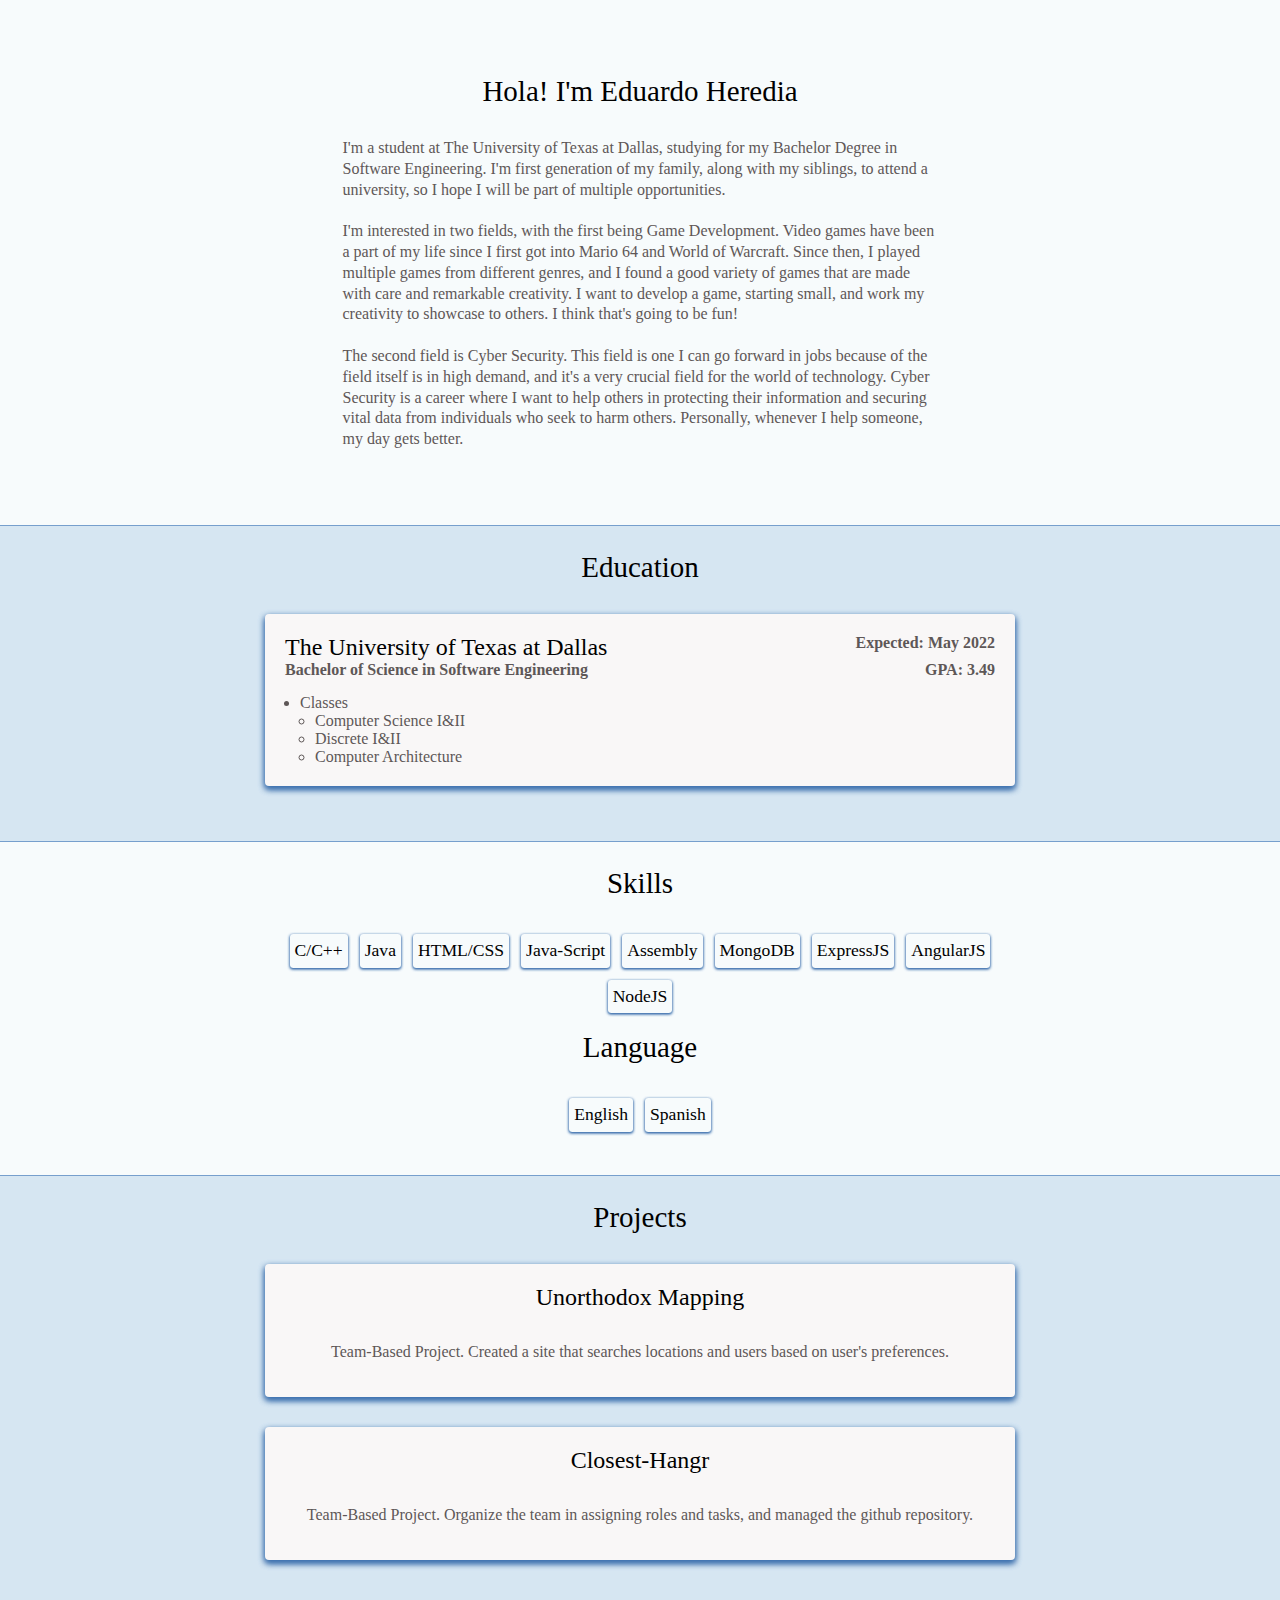
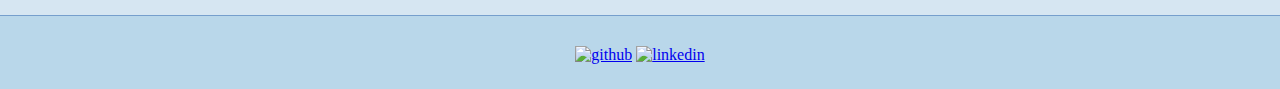
==== portfolio/src/main/webapp/index.html @ 4cafcac7 "Update the index.html, style.css, and add images folder. Also, change appengine.xml" ====
<!DOCTYPE html>
<html>
  <head>
    <title>Eduardo Heredia - UTD Student</title>
    <meta charset="utf-8">
    <link rel="shortcut icon" type="/image/jpg" href="/images/favicon/jettSmug.jpg"/>
    <link rel="stylesheet" href="style.css">
    <script src="script.js"></script>
  </head>
  <body>
      <div id="intro">
          <div class="aboutContent">
                <div class="headStyle">
                    <h2>Hola! I'm Eduardo Heredia</h2>
                </div>
                <div>
                <p>
                    I'm a student at The University of Texas at Dallas, studying for my Bachelor Degree
                    in Software Engineering. I'm first generation of my family, along with my siblings, to attend a university, so
                    I hope I will be part of multiple opportunities.
                    <br><br>
                    I'm interested in two fields, with the first being Game Development. Video games have been a part
                    of my life since I first got into Mario 64 and World of Warcraft. Since then, I played multiple
                    games from different genres, and I found a good variety of games that are made with care and remarkable creativity.
                    I want to develop a game, starting small, and work my creativity to showcase to others. I think that's
                    going to be fun!
                    <br><br>
                    The second field is Cyber Security. This field is one I can go forward in jobs because of the field itself is in high demand, and it's a very crucial field for the world of technology. Cyber Security is a career where I want to help others in protecting their information and securing vital data from individuals who seek to harm others. Personally, whenever I help someone, my day gets better.
                    
                </p>
                </div>
          </div>
      </div>
      <div id="education" class="educationBackground">
          <div class="headStyle"><h2> Education </h2></div>
          <div class="displayBox">
              <div class="educationText">
                  <h2>The University of Texas at Dallas</h2>
                  <h4>Expected: May 2022</h4>
                  <h3>Bachelor of Science in Software Engineering</h3>
                  <h4>GPA: 3.49</h4>
                  <ul>
                      <li>
                          Classes
                          <ul>
                              <li>Computer Science I&II</li>
                              <li>Discrete I&II</li>
                              <li>Computer Architecture</li>
                              <!--<li>Data Structure & Algorithm</li>
                              <li>C/C++ Programming in Unix Environment</li>-->
                          </ul>
                      </li>
                  </ul>
              </div>
          </div>
      </div>
      <div id="skill" class="skillBackground">
          <div class="headStyle"><h2> Skills </h2></div>
          <ul>
              <li>C/C++</li>
              <li>Java</li>
              <li>HTML/CSS</li>
              <li>Java-Script</li>
              <li>Assembly</li>
              <li>MongoDB</li>
              <li>ExpressJS</li>
              <li>AngularJS</li>
              <li>NodeJS</li>
          </ul>
          <div class="headStyle"><h2>Language</h2></div>
          <ul>
              <li>English</li>
              <li>Spanish</li>
          </ul>
      </div>
      <div id="project" class="projectBackground">
          <div class="headStyle"><h2> Projects </h2></div>

              <div class="displayBox">
                  <div class="projectText">
                      <h2>
                          Unorthodox Mapping
                      </h2>
                      <p>
                          Team-Based Project. Created a site that searches locations and users based on user's preferences.
                      </p>
                  </div>
              </div>

              <div class="displayBox">
                  <div class="projectText">
                      <h2>
                          Closest-Hangr
                      </h2>
                      <p>
                          Team-Based Project. Organize the team in assigning roles and tasks, and managed the github repository.
                      </p>
                      
                  </div>
              </div>
      </div>
      <footer>
          <div class="socialLink">
              <ul>
                  <li>
                      <a name="github-link" href="https://github.com/Daljin">
                            <img src="/images/githubLogo.png" alt="github" style="width: 6%; height: auto;">
                      </a>
                  </li>
                  <li>
                      <a name="linkedin-link" href="https://www.linkedin.com/in/eduardo-heredia/">
                            <img src="/images/linkedinLogo.png" alt="linkedin" style="width: 7%; height: auto;">
                      </a>
                  </li>
              </ul>
          </div>
      </footer>
  </body>
    
</html>
---- portfolio/src/main/webapp/style.css ----
body{
    overflow-x: hidden;
    background-color: #f7fbfc;
    margin: 0;
}

*{
    box-sizing: border-box;
}

p{
    color: #5e5757;
    font-size: 1em;
}

.headStyle {
    font-weight: 300;
    margin: 0 0 30px 0;
}

#intro{
    border-bottom: 1px solid #769fcd;
    padding: 75px 15px;
}

#intro h2{
    text-align: center;
}

#intro p{
    margin: 0;
    line-height: 1.3;
}

.aboutContent{
    width: 50%;
  	padding-right: 15px;
    padding-left: 15px;
    margin-right: auto;
    margin-left: auto;
}

#education{
    padding: 25px 15px;
    text-align: center;
    border-bottom: 1px solid #769fcd;
}

.educationBackground{
    background: #d6e6f2;
}

.educationText{
    text-align: left;
    padding: 20px;
}

.educationText h2{
    font-weight: 200;
    float: left;
    margin: 0;
}
.educationText h3{
    clear: both;
    float: left;
    margin: 0 0 15px 0;
    font-size: 1em;
    color: #5e5757;
}
.educationText h4{
    float: right;
    margin: 0;
    color: #5e5757;
}

.educationText ul{
    clear: both;
    padding: 0 0 0 15px;
    margin: 0;
    color: #5e5757;
}

#skill{
    padding: 25px 15px;
    text-align: center;
    border-bottom: 1px solid #769fcd;
}

.skillBackground{
    background: #f7fbfc;
}

#skill ul{
    list-style: none;
    padding: 0;
    margin: 0 auto 10px auto;
    max-width: 750px;
}

#skill li{
    margin: 4px;
    display: inline-block;
    padding: 8px 5px;
    border-radius: 3px;
    box-shadow: 0 1px 3px #3F72AF, 0 1px 3px #3F72AF;
    overflow: hidden;
    line-height: 1em;
    font-size: 1.10em;
    font-weight: lighter;
}

#project{
    padding: 25px 15px;
    text-align: center;
    border-bottom: 1px solid #769fcd;
}

.projectBackground{
    background: #d6e6f2;
}

.headStyle h2{
    margin-bottom: 25px;
    font-weight: 200;
    font-size: 29px;
    margin-top: 0px;
}

.displayBox {
    align-items: center;
    max-width: 750px;
    margin: 0 auto 30px auto;
    overflow: hidden;
    background: #F9F7F7;
    border-radius: 4px;
    box-shadow: 0 3px 6px #3F72AF, 0 3px 6px #3F72AF;
}

.projectText{
    padding: 20px;
}

.projectText h2{
    font-weight: 200;
    margin-bottom: 2rem;
    margin-top: 0;
}

footer{
    padding: 25px 0;
    background: #b9d7ea;
}

.socialLink{
    text-align: center;
}

.socialLink ul{
    margin: 5px 0 0 0;
    padding: 0;
}

.socialLink li{
    display: inline-block;
    list-style: none;
}
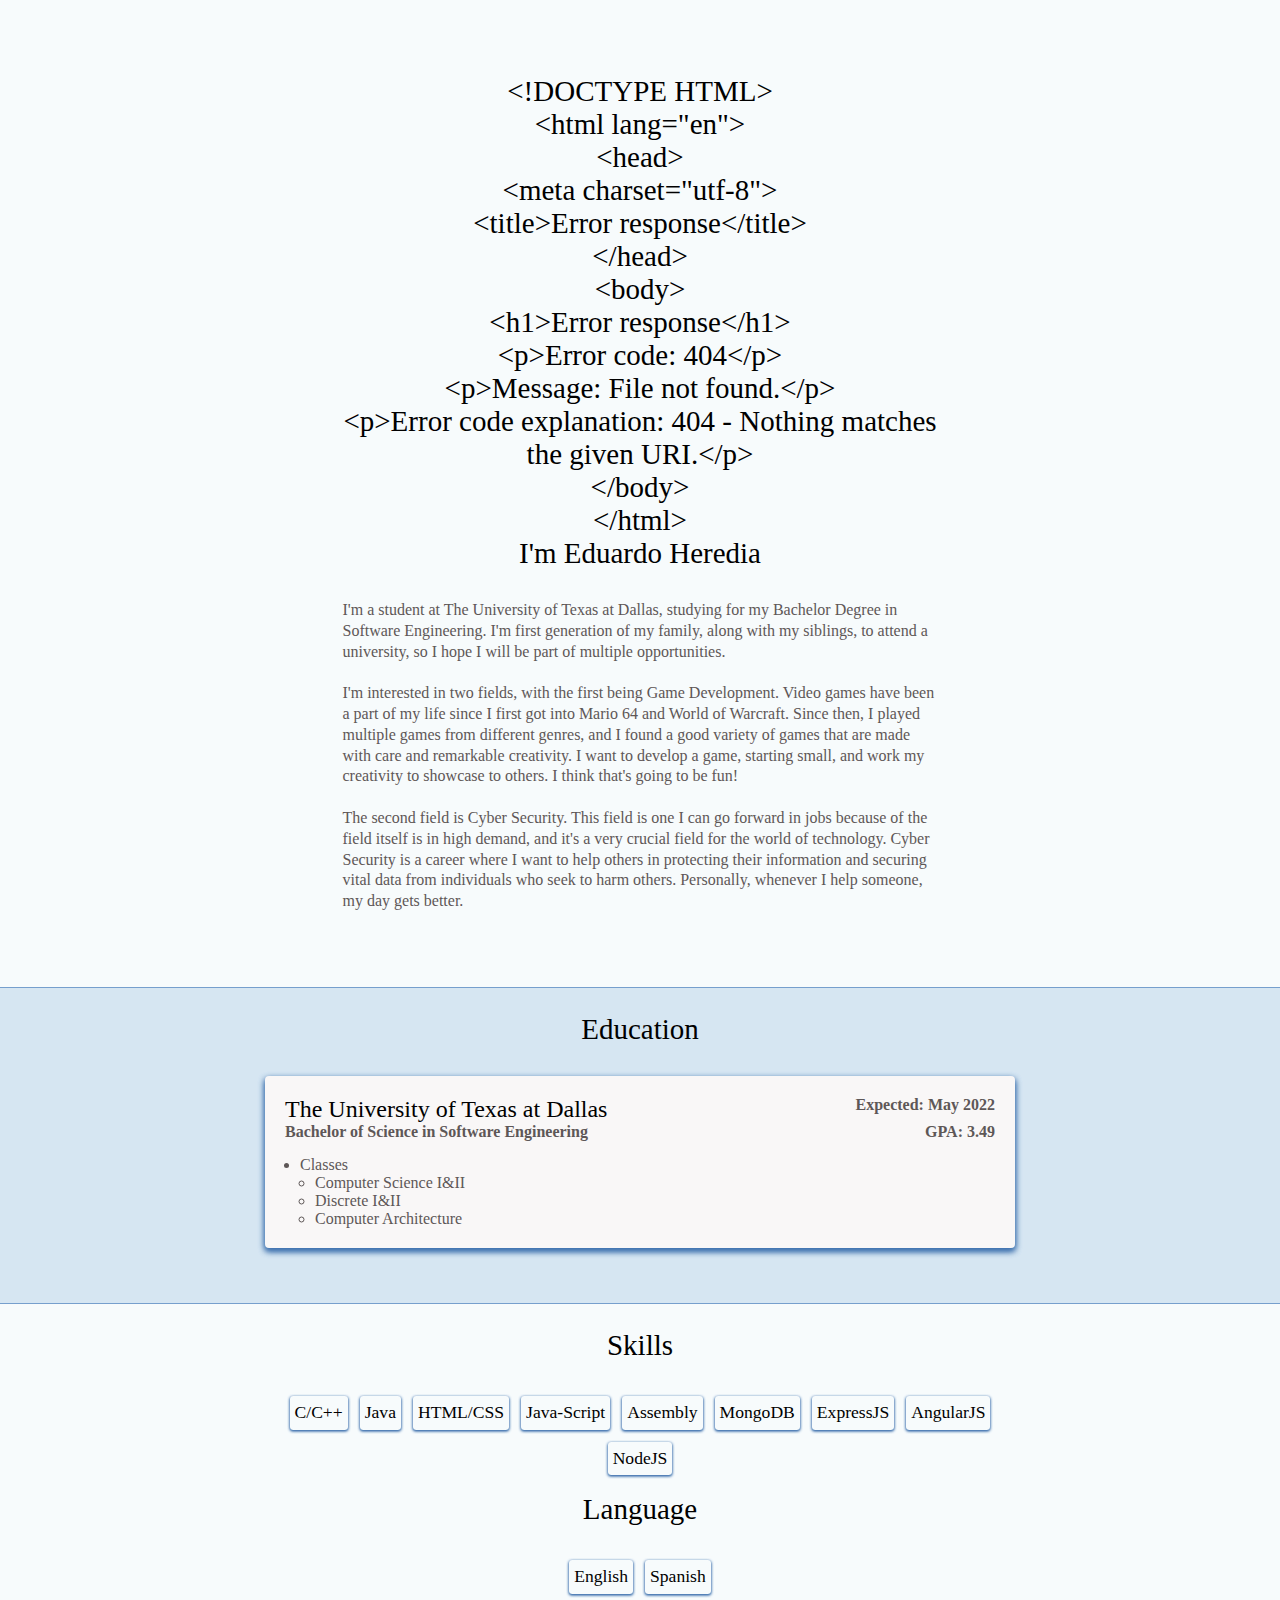
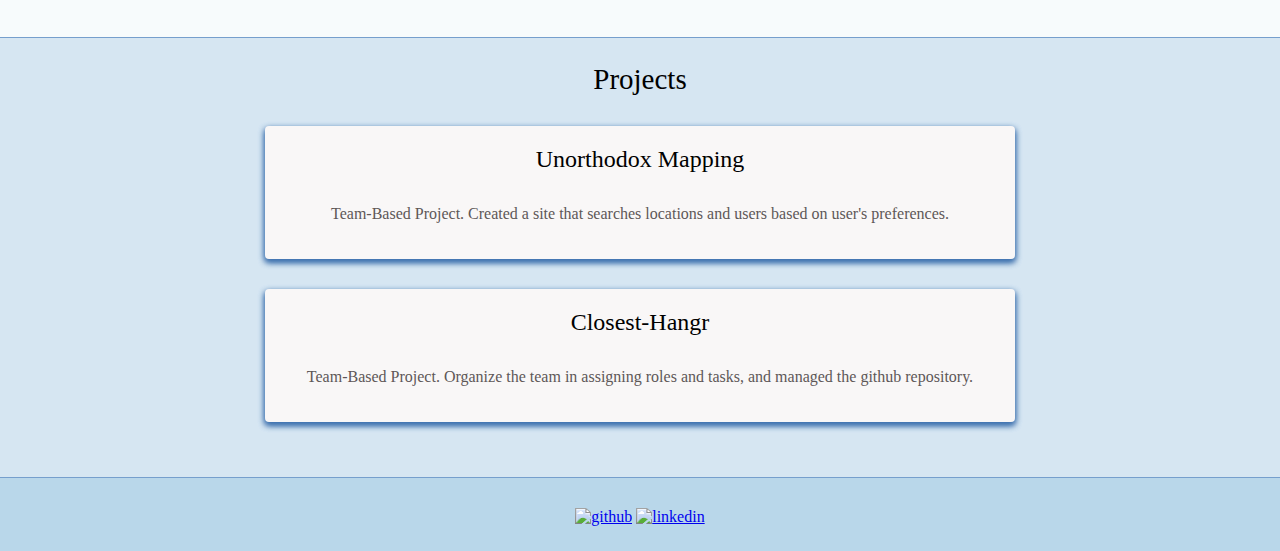
==== commit 26d41e5f: "Fetch a greeting from a list and display on site when loaded." ====
--- a/portfolio/src/main/webapp/index.html
+++ b/portfolio/src/main/webapp/index.html
@@ -7,11 +7,11 @@
     <link rel="stylesheet" href="style.css">
     <script src="script.js"></script>
   </head>
-  <body>
+  <body onload="getRandomGreeting()">
       <div id="intro">
           <div class="aboutContent">
-                <div class="headStyle">
-                    <h2>Hola! I'm Eduardo Heredia</h2>
+                <div class="headStyle" >
+                    <h2><span id="random-greeting"></span> I'm Eduardo Heredia</h2>
                 </div>
                 <div>
                 <p>
--- a/portfolio/src/main/webapp/style.css
+++ b/portfolio/src/main/webapp/style.css
@@ -1,16 +1,76 @@
-body{
+* {
+    box-sizing: border-box;
+}
+
+.aboutContent {
+    margin-right: auto;
+    margin-left: auto;
+    padding-right: 15px;
+    padding-left: 15px;
+    width: 50%;
+}
+
+body {
+    background-color: #f7fbfc;
+    margin: 0;
     overflow-x: hidden;
-    background-color: #f7fbfc;
+}
+
+.displayBox {
+    align-items: center;
+    background: #F9F7F7;
+    border-radius: 4px;
+    box-shadow: 0 3px 6px #3F72AF, 0 3px 6px #3F72AF;
+    max-width: 750px;
+    margin: 0 auto 30px auto;
+    overflow: hidden;
+}
+
+#education {
+    border-bottom: 1px solid #769fcd;
+    padding: 25px 15px;
+    text-align: center;
+}
+
+.educationBackground {
+    background: #d6e6f2;
+}
+
+.educationText {
+    padding: 20px;
+    text-align: left;
+}
+
+.educationText h2 {
+    font-weight: 200;
+    float: left;
     margin: 0;
 }
 
-*{
-    box-sizing: border-box;
+.educationText h3 {
+    clear: both;
+    color: #5e5757;
+    float: left;
+    font-size: 1em;
+    margin: 0 0 15px 0;
 }
 
-p{
+.educationText h4 {
     color: #5e5757;
-    font-size: 1em;
+    float: right;
+    margin: 0;
+}
+
+.educationText ul {
+    clear: both;
+    color: #5e5757;
+    margin: 0;
+    padding: 0 0 0 15px;
+}
+
+footer {
+    background: #b9d7ea;
+    padding: 25px 0;
 }
 
 .headStyle {
@@ -18,149 +78,93 @@
     margin: 0 0 30px 0;
 }
 
-#intro{
+
+.headStyle h2 {
+    font-weight: 200;
+    font-size: 29px;
+    margin-bottom: 25px;
+    margin-top: 0px;
+}
+
+#intro {
     border-bottom: 1px solid #769fcd;
     padding: 75px 15px;
 }
 
-#intro h2{
+#intro h2 {
     text-align: center;
 }
 
-#intro p{
+#intro p {
+    line-height: 1.3;
     margin: 0;
-    line-height: 1.3;
 }
 
-.aboutContent{
-    width: 50%;
-  	padding-right: 15px;
-    padding-left: 15px;
-    margin-right: auto;
-    margin-left: auto;
+
+p {
+    color: #5e5757;
+    font-size: 1em;
 }
 
-#education{
+#project {
+    border-bottom: 1px solid #769fcd;
     padding: 25px 15px;
     text-align: center;
-    border-bottom: 1px solid #769fcd;
 }
 
-.educationBackground{
+.projectBackground {
     background: #d6e6f2;
 }
 
-.educationText{
-    text-align: left;
+.projectText {
     padding: 20px;
 }
 
-.educationText h2{
-    font-weight: 200;
-    float: left;
-    margin: 0;
-}
-.educationText h3{
-    clear: both;
-    float: left;
-    margin: 0 0 15px 0;
-    font-size: 1em;
-    color: #5e5757;
-}
-.educationText h4{
-    float: right;
-    margin: 0;
-    color: #5e5757;
-}
-
-.educationText ul{
-    clear: both;
-    padding: 0 0 0 15px;
-    margin: 0;
-    color: #5e5757;
-}
-
-#skill{
-    padding: 25px 15px;
-    text-align: center;
-    border-bottom: 1px solid #769fcd;
-}
-
-.skillBackground{
-    background: #f7fbfc;
-}
-
-#skill ul{
-    list-style: none;
-    padding: 0;
-    margin: 0 auto 10px auto;
-    max-width: 750px;
-}
-
-#skill li{
-    margin: 4px;
-    display: inline-block;
-    padding: 8px 5px;
-    border-radius: 3px;
-    box-shadow: 0 1px 3px #3F72AF, 0 1px 3px #3F72AF;
-    overflow: hidden;
-    line-height: 1em;
-    font-size: 1.10em;
-    font-weight: lighter;
-}
-
-#project{
-    padding: 25px 15px;
-    text-align: center;
-    border-bottom: 1px solid #769fcd;
-}
-
-.projectBackground{
-    background: #d6e6f2;
-}
-
-.headStyle h2{
-    margin-bottom: 25px;
-    font-weight: 200;
-    font-size: 29px;
-    margin-top: 0px;
-}
-
-.displayBox {
-    align-items: center;
-    max-width: 750px;
-    margin: 0 auto 30px auto;
-    overflow: hidden;
-    background: #F9F7F7;
-    border-radius: 4px;
-    box-shadow: 0 3px 6px #3F72AF, 0 3px 6px #3F72AF;
-}
-
-.projectText{
-    padding: 20px;
-}
-
-.projectText h2{
+.projectText h2 {
     font-weight: 200;
     margin-bottom: 2rem;
     margin-top: 0;
 }
 
-footer{
-    padding: 25px 0;
-    background: #b9d7ea;
-}
-
-.socialLink{
+#skill {
+    border-bottom: 1px solid #769fcd;
+    padding: 25px 15px;
     text-align: center;
 }
 
-.socialLink ul{
+.skillBackground {
+    background: #f7fbfc;
+}
+
+#skill ul {
+    list-style: none;
+    margin: 0 auto 10px auto;
+    max-width: 750px;
+    padding: 0;
+}
+
+#skill li {
+    border-radius: 3px;
+    box-shadow: 0 1px 3px #3F72AF, 0 1px 3px #3F72AF;
+    display: inline-block;
+    font-size: 1.10em;
+    font-weight: lighter;
+    line-height: 1em;
+    margin: 4px;
+    overflow: hidden;
+    padding: 8px 5px;
+}
+
+.socialLink {
+    text-align: center;
+}
+
+.socialLink ul {
     margin: 5px 0 0 0;
     padding: 0;
 }
 
-.socialLink li{
+.socialLink li {
     display: inline-block;
     list-style: none;
 }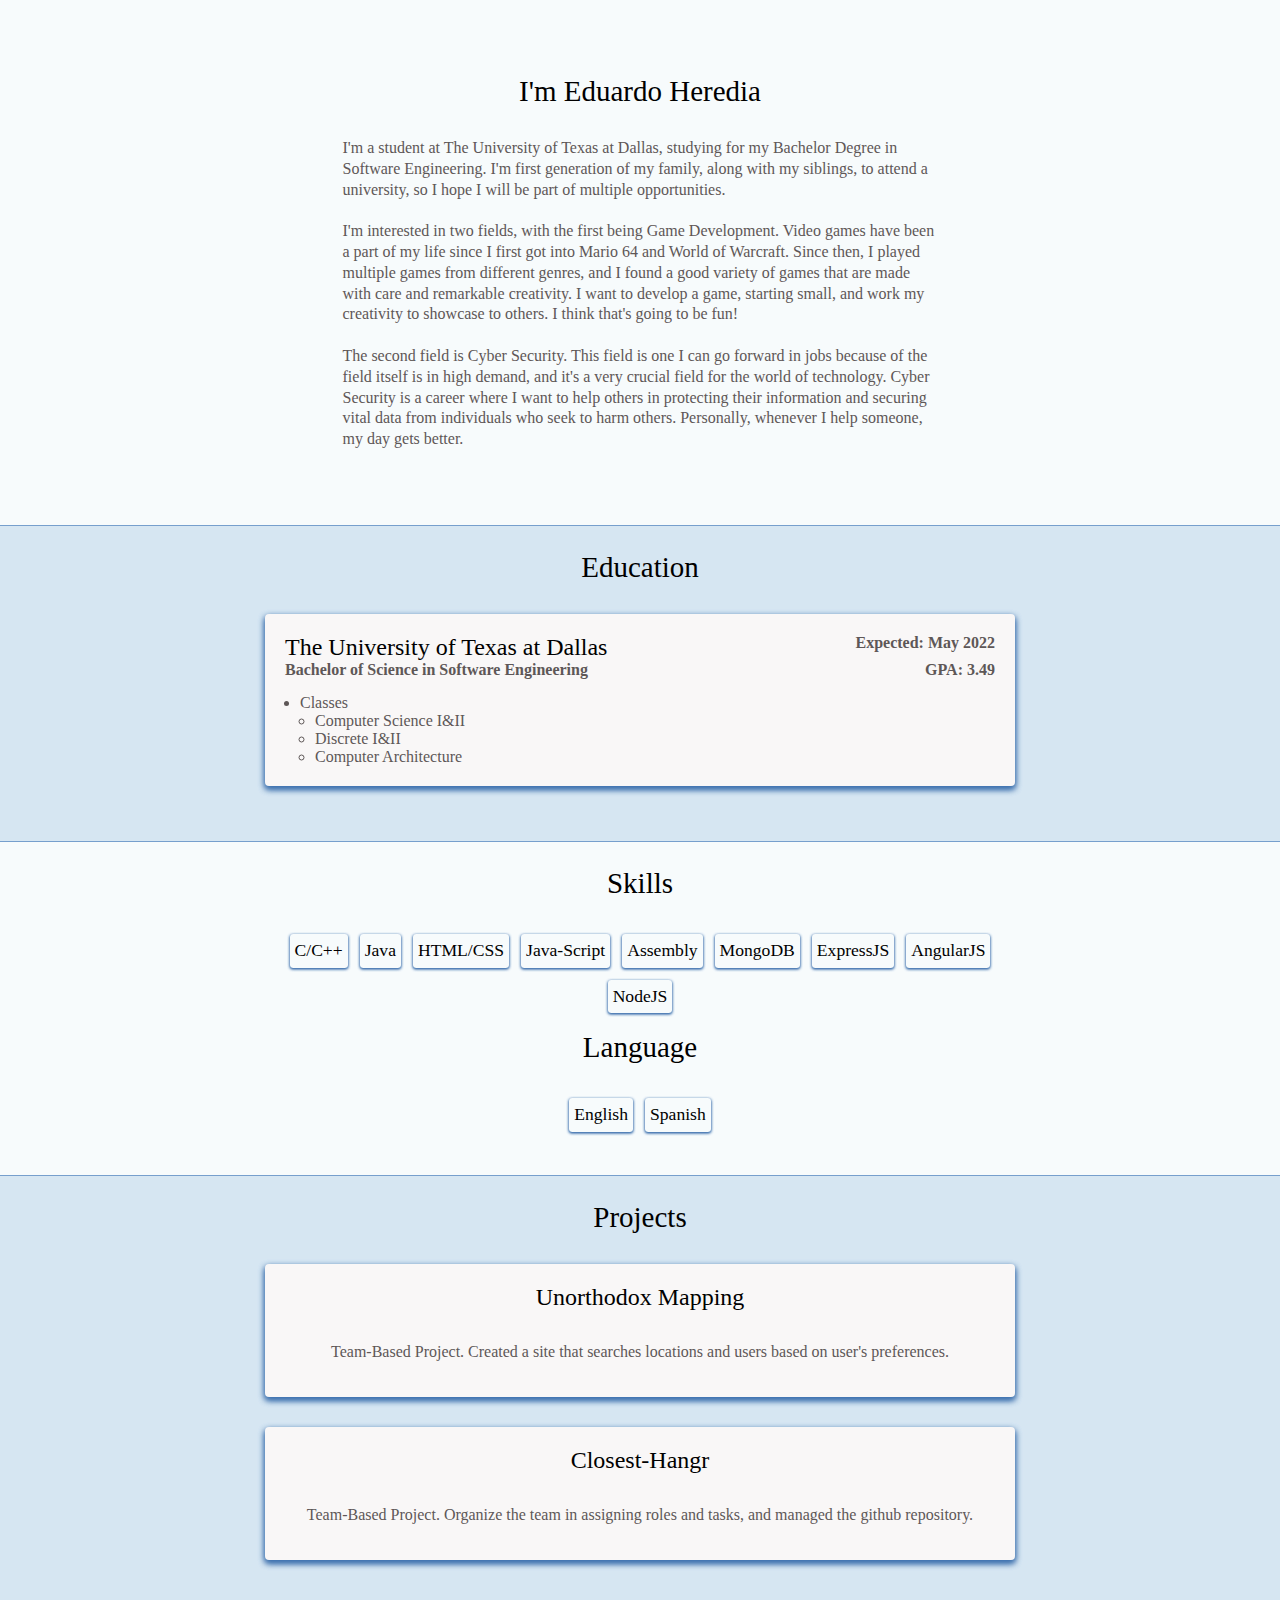
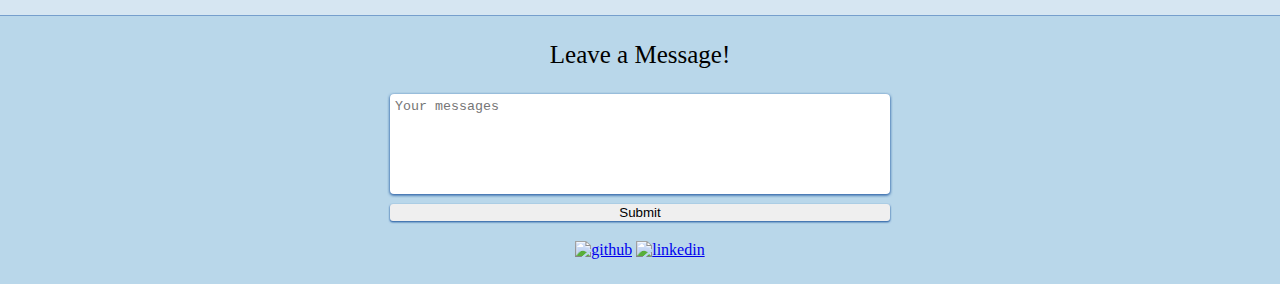
==== commit a6766d73: "Add comments feature and add post request function." ====
--- a/portfolio/src/main/webapp/index.html
+++ b/portfolio/src/main/webapp/index.html
@@ -101,6 +101,14 @@
       </div>
       <footer>
           <div class="socialLink">
+              <div class="contact">
+                    <h2>Leave a Message!</h2>
+                    <form method="POST" action="/data">
+                        <!-<input type="email" id="emailInput" name="emailInput" placeholder="Your email" required>
+                        <textarea id="message" name="messageInput" placeholder="Your messages" required></textarea>
+                        <input type="submit" value="Submit">
+                  </form>
+              </div>
               <ul>
                   <li>
                       <a name="github-link" href="https://github.com/Daljin">
--- a/portfolio/src/main/webapp/style.css
+++ b/portfolio/src/main/webapp/style.css
@@ -14,6 +14,41 @@
     background-color: #f7fbfc;
     margin: 0;
     overflow-x: hidden;
+}
+
+.contact {
+    max-width: 500px;
+    margin: 0 auto;
+    margin-bottom: 20px;
+}
+
+.contact h2 {
+    font-weight: 200;
+    font-size: 25px;
+    margin: 0 0 25px 0;
+}
+
+.contact textarea, input[type=email] {
+    border: none;
+    border-radius: 4px;
+    box-shadow: 0 1px 3px #3F72AF, 0 1px 3px #3F72AF;
+    display: block;
+    margin-bottom: 10px;
+    padding: 5px;
+    width: 100%;
+}
+
+.contact textarea {
+    height: 100px;
+    resize: none;
+}
+
+.contact input[type=submit] {
+    box-shadow: 0 1px 2px #3F72AF, 0 1px 2px #3F72AF;
+    border: none;
+    border-radius: 3px;
+    display: block;
+    width: 100%;
 }
 
 .displayBox {
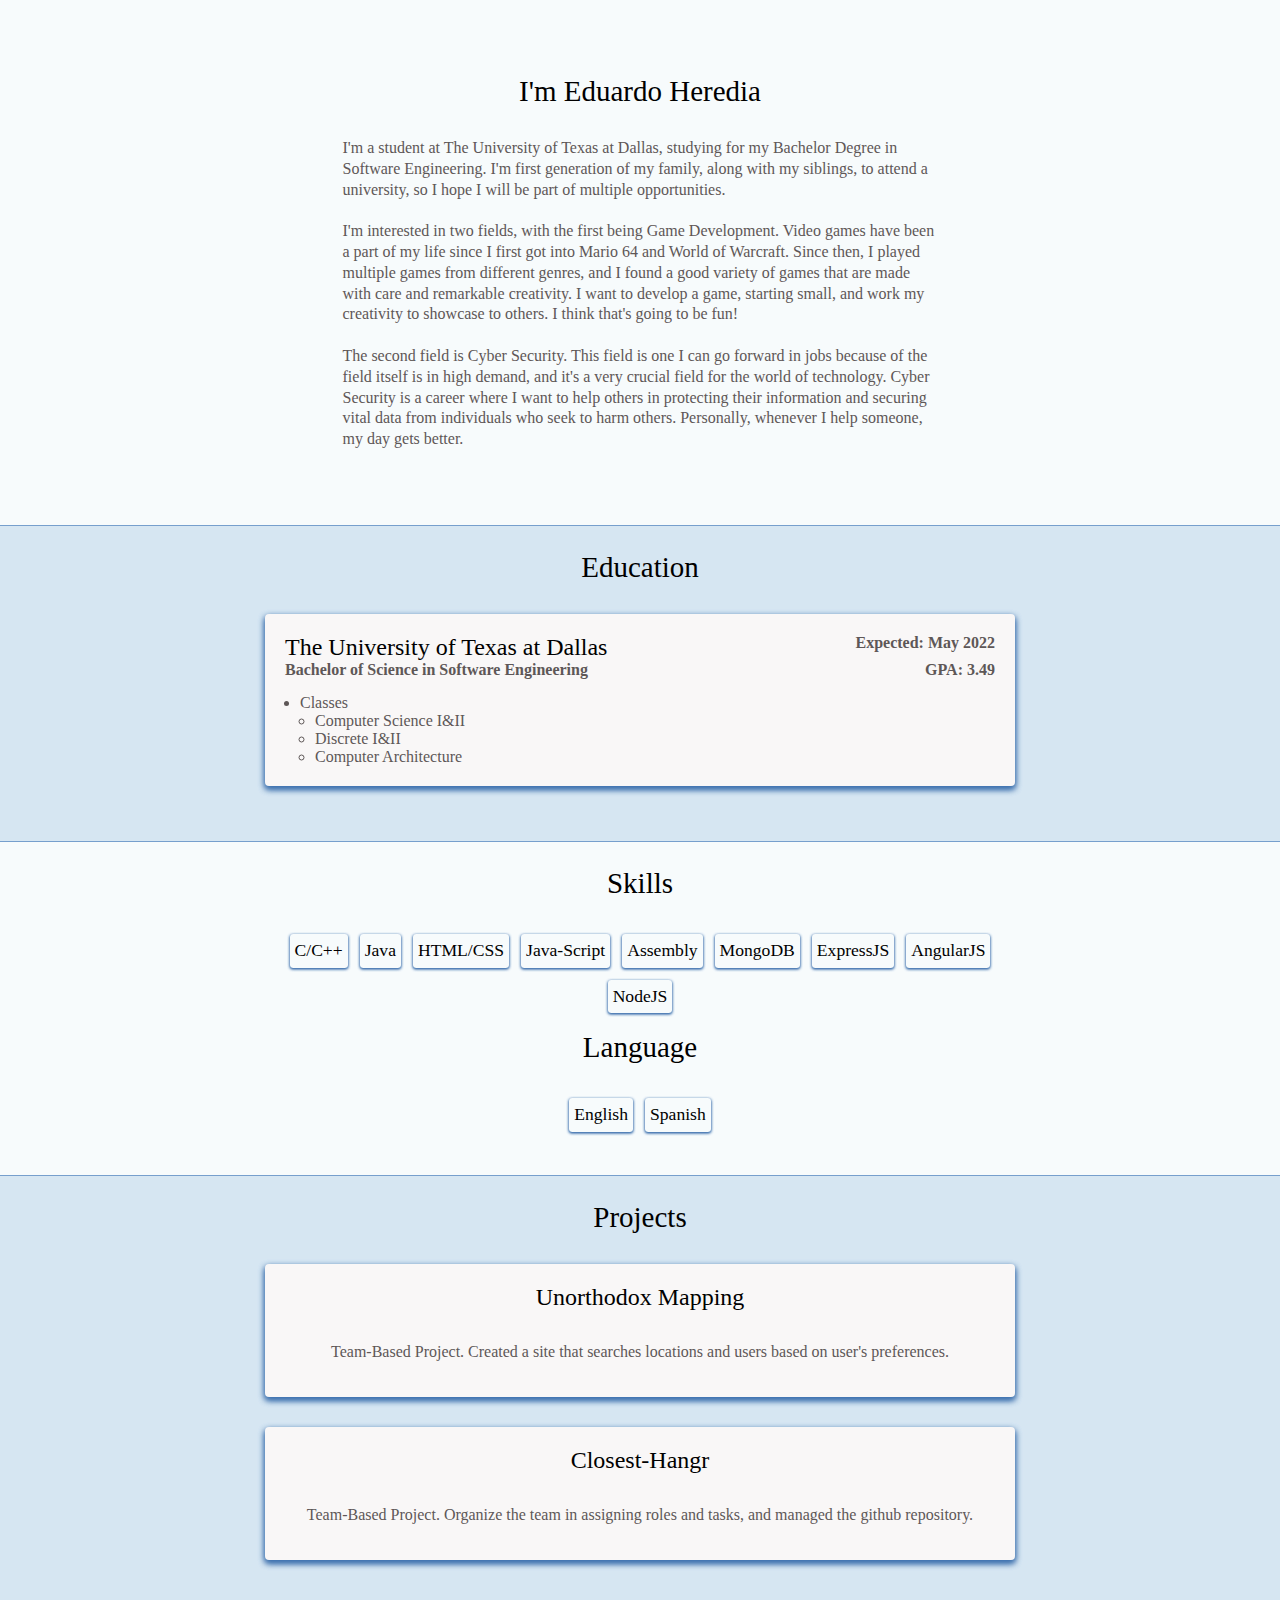
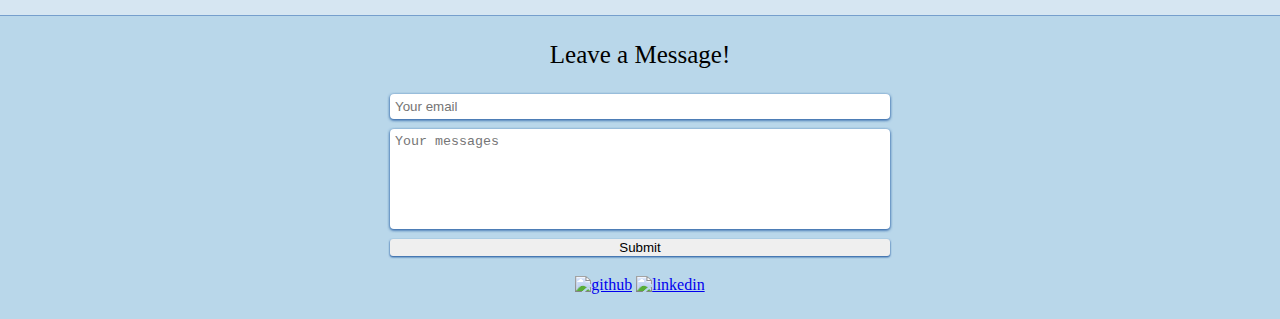
==== commit 9155d5bf: "Add datastore to use persistent storage." ====
--- a/portfolio/src/main/webapp/index.html
+++ b/portfolio/src/main/webapp/index.html
@@ -104,7 +104,7 @@
               <div class="contact">
                     <h2>Leave a Message!</h2>
                     <form method="POST" action="/data">
-                        <!-<input type="email" id="emailInput" name="emailInput" placeholder="Your email" required>
+                        <input type="email" id="emailInput" name="emailInput" placeholder="Your email" required>
                         <textarea id="message" name="messageInput" placeholder="Your messages" required></textarea>
                         <input type="submit" value="Submit">
                   </form>
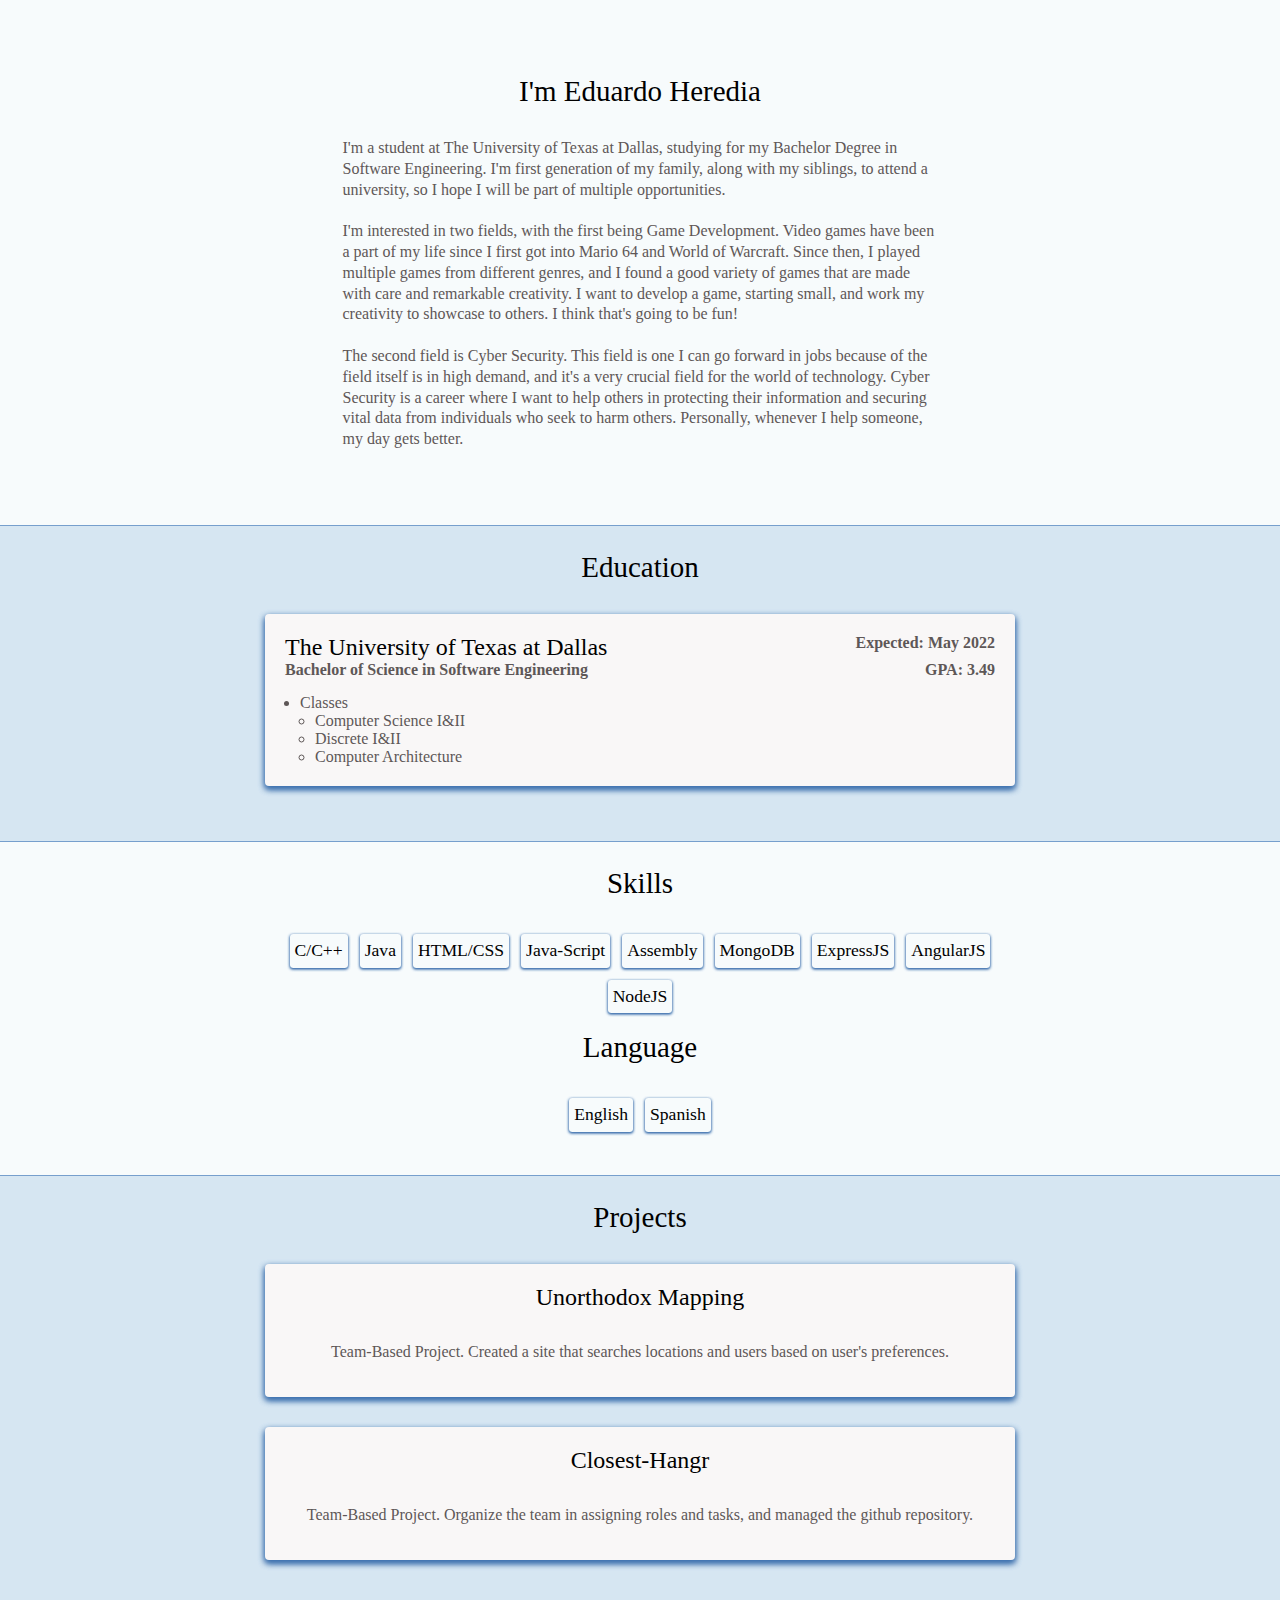
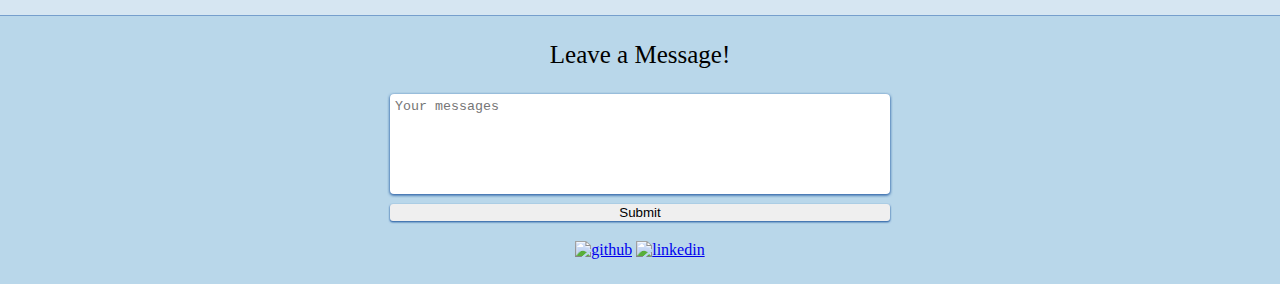
==== commit cecc0f15: "Merge pull request #6 from Daljin/post" ====
--- a/portfolio/src/main/webapp/index.html
+++ b/portfolio/src/main/webapp/index.html
@@ -104,7 +104,7 @@
               <div class="contact">
                     <h2>Leave a Message!</h2>
                     <form method="POST" action="/data">
-                        <input type="email" id="emailInput" name="emailInput" placeholder="Your email" required>
+                        <!-<input type="email" id="emailInput" name="emailInput" placeholder="Your email" required>
                         <textarea id="message" name="messageInput" placeholder="Your messages" required></textarea>
                         <input type="submit" value="Submit">
                   </form>
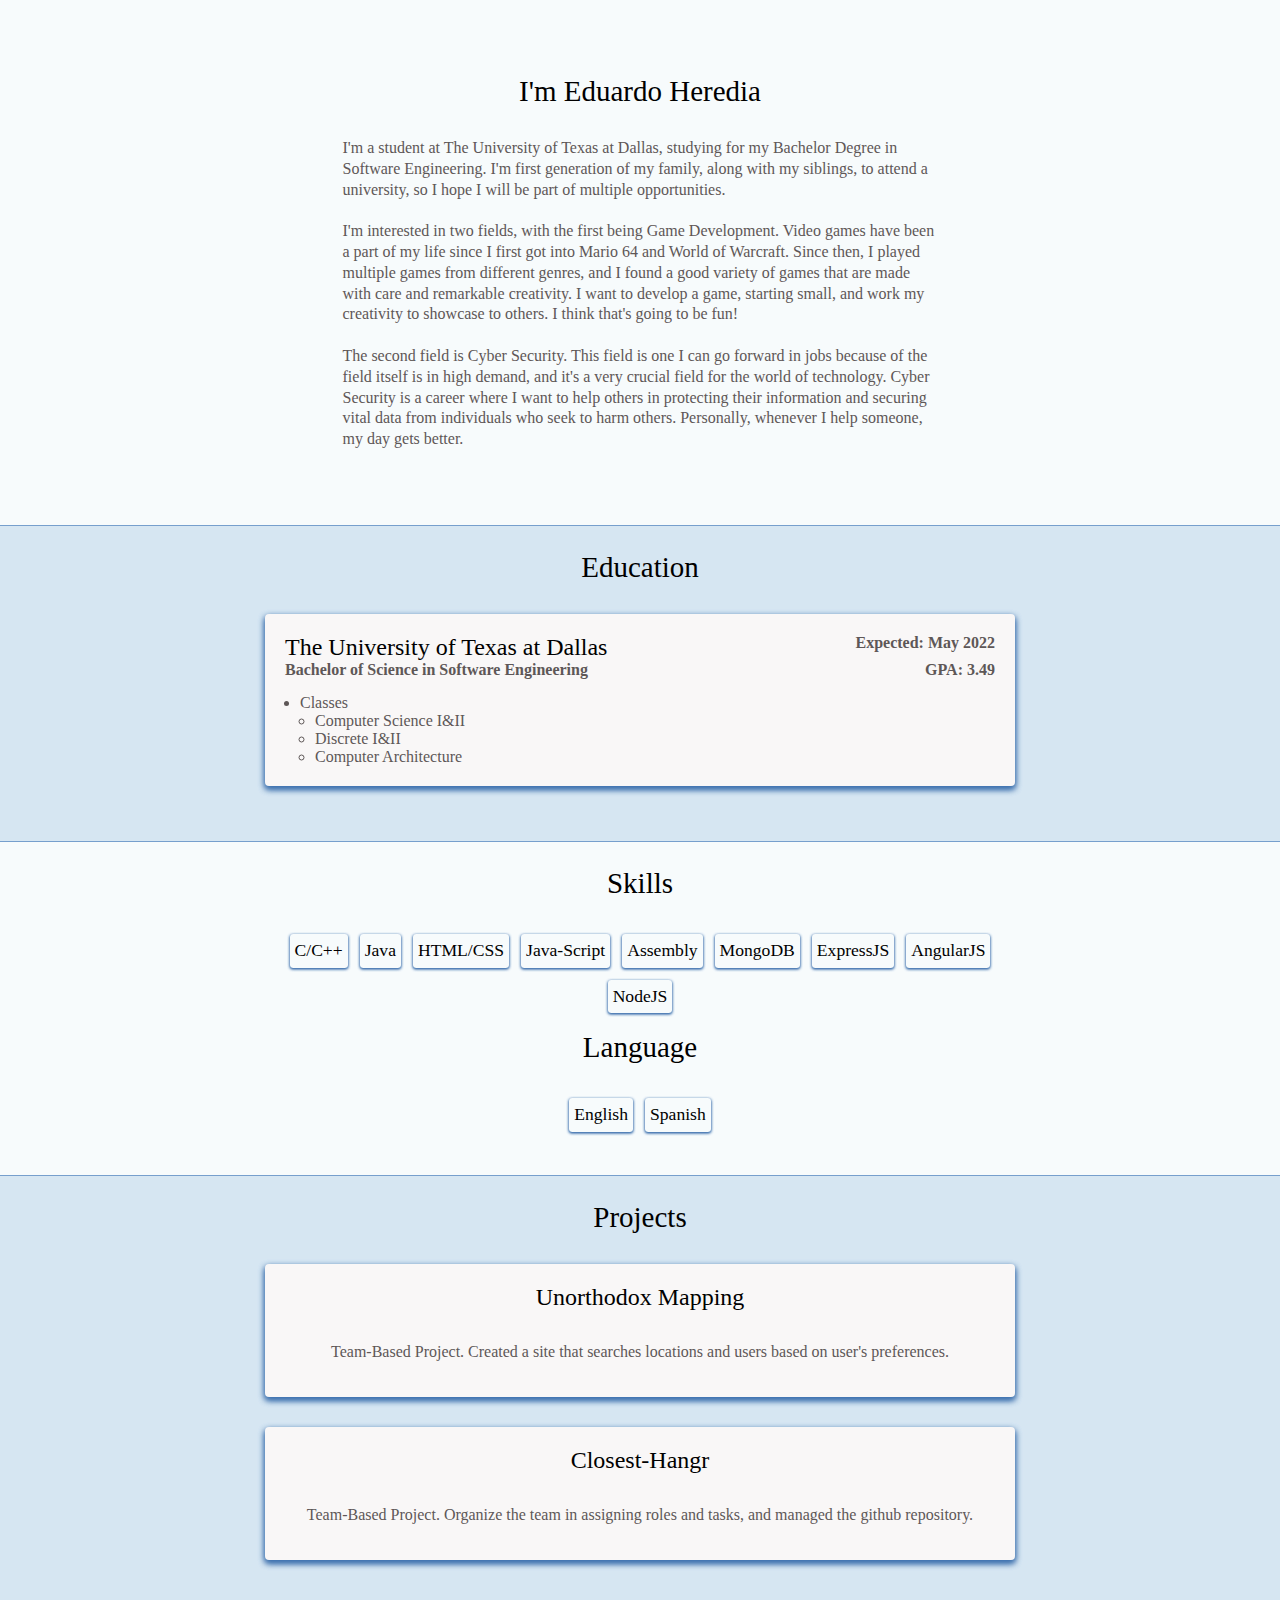
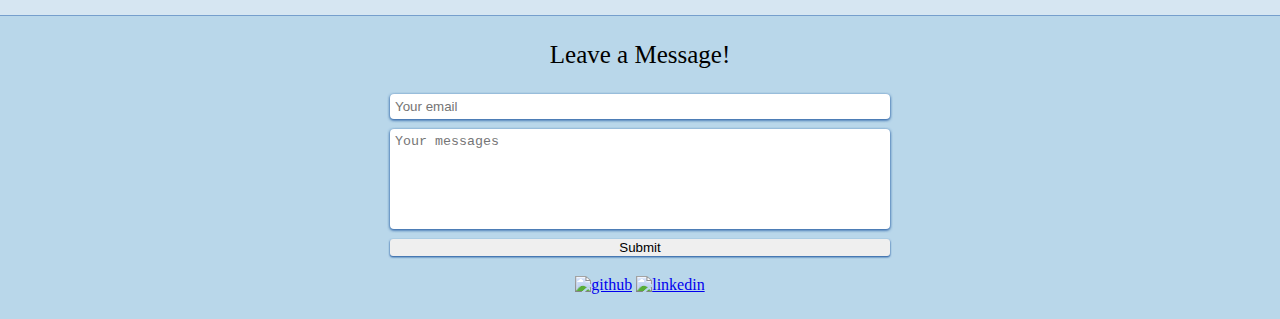
==== commit af24fd18: "Merge pull request #7 from Daljin/datastore" ====
--- a/portfolio/src/main/webapp/index.html
+++ b/portfolio/src/main/webapp/index.html
@@ -104,7 +104,7 @@
               <div class="contact">
                     <h2>Leave a Message!</h2>
                     <form method="POST" action="/data">
-                        <!-<input type="email" id="emailInput" name="emailInput" placeholder="Your email" required>
+                        <input type="email" id="emailInput" name="emailInput" placeholder="Your email" required>
                         <textarea id="message" name="messageInput" placeholder="Your messages" required></textarea>
                         <input type="submit" value="Submit">
                   </form>
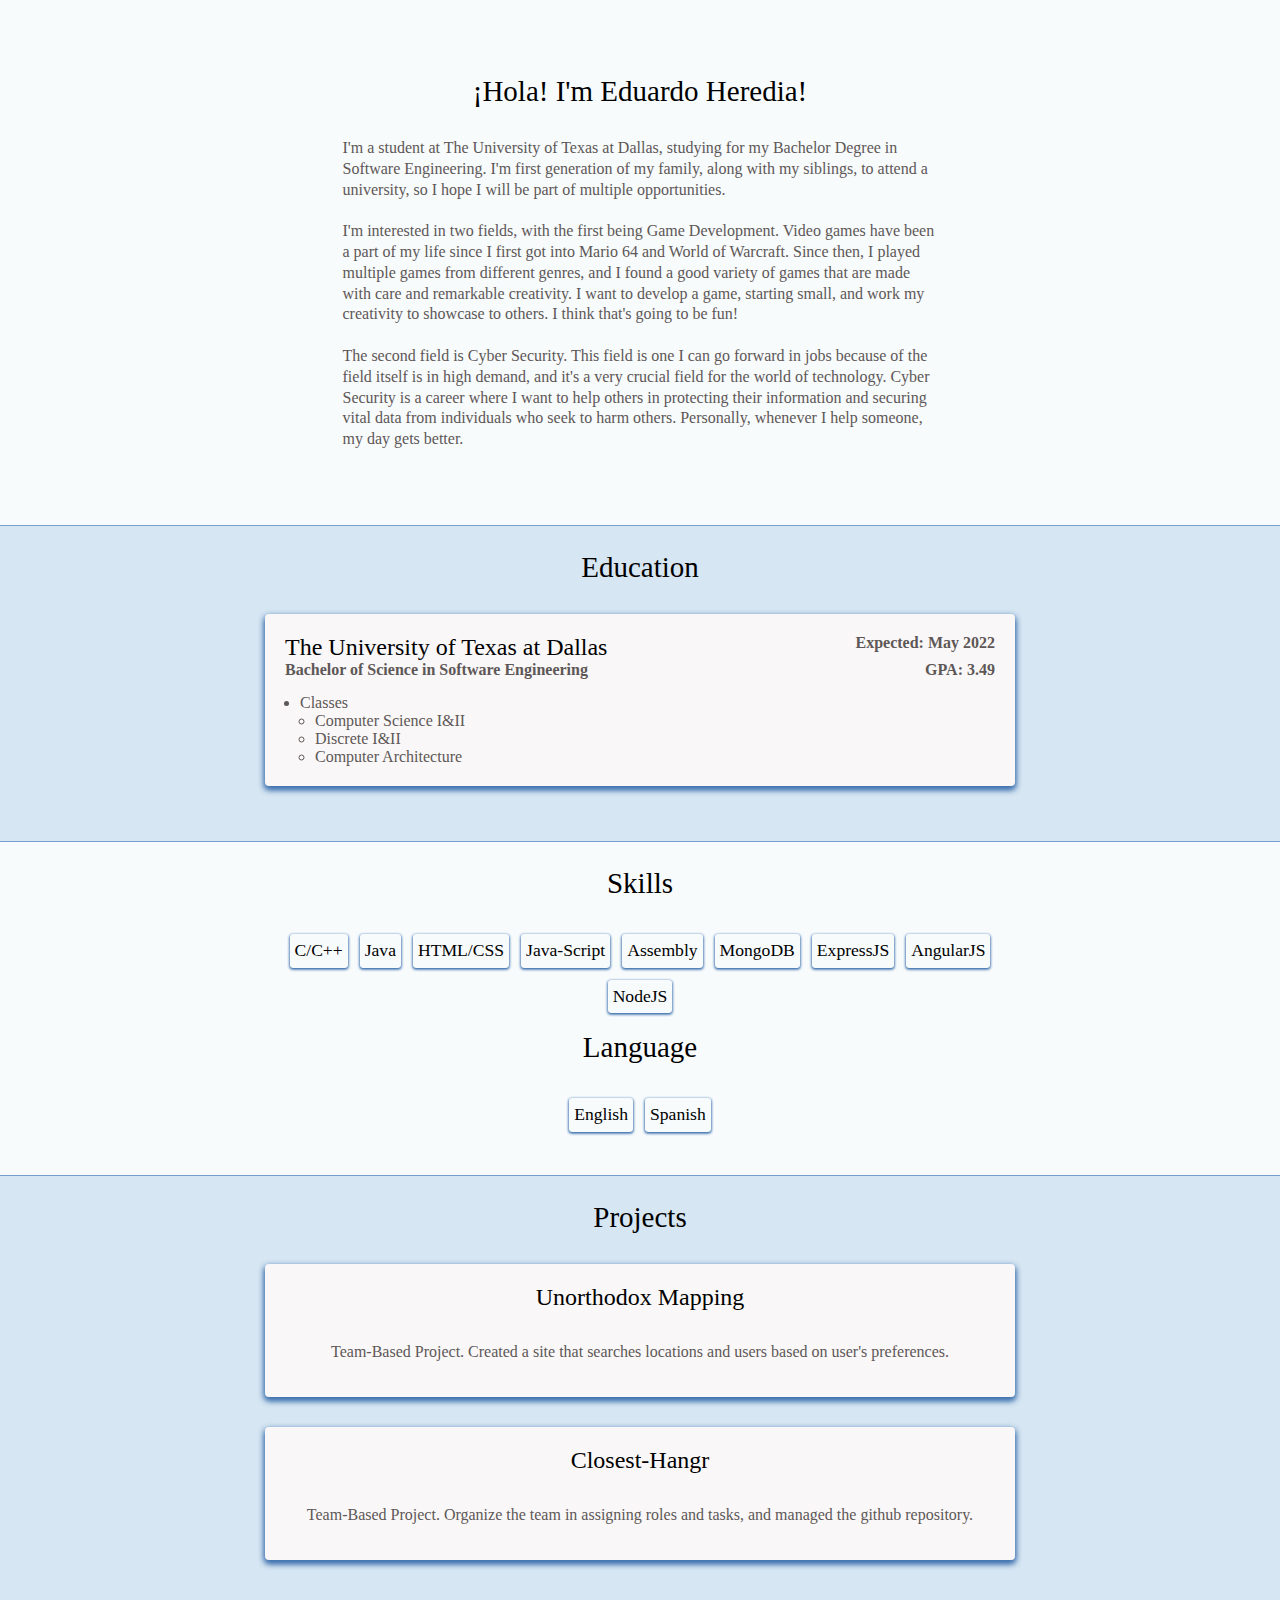
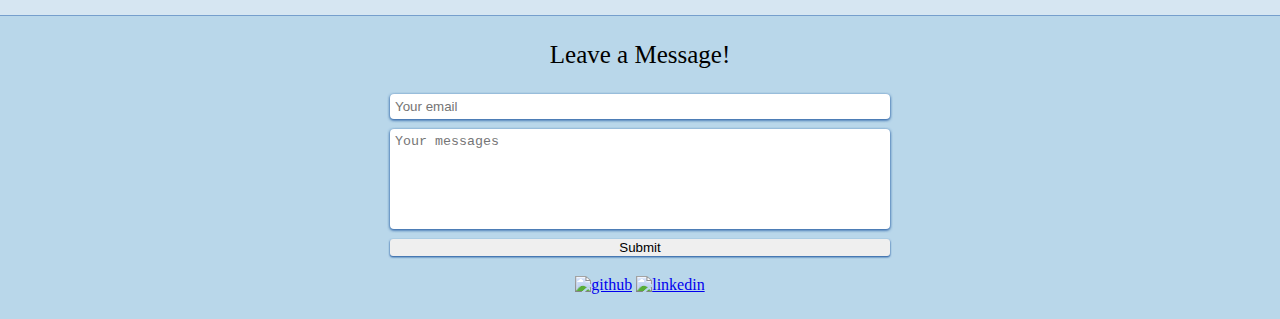
==== commit c683a40e: "Add query to get email and message. Add comment page. Change method in script.js" ====
--- a/portfolio/src/main/webapp/index.html
+++ b/portfolio/src/main/webapp/index.html
@@ -7,11 +7,11 @@
     <link rel="stylesheet" href="style.css">
     <script src="script.js"></script>
   </head>
-  <body onload="getRandomGreeting()">
+  <body>
       <div id="intro">
           <div class="aboutContent">
                 <div class="headStyle" >
-                    <h2><span id="random-greeting"></span> I'm Eduardo Heredia</h2>
+                    <h2>¡Hola! I'm Eduardo Heredia!</h2>
                 </div>
                 <div>
                 <p>
--- a/portfolio/src/main/webapp/style.css
+++ b/portfolio/src/main/webapp/style.css
@@ -14,6 +14,24 @@
     background-color: #f7fbfc;
     margin: 0;
     overflow-x: hidden;
+}
+
+#commentContent {
+    margin-bottom: -20px; /* Added */    
+    padding: 35px 0 15px;
+    padding-bottom: 20px;
+    transform:  rotate(2deg) scale(1) skew(3deg) translate(0px);-webkit-transform:  rotate(2deg) scale(1) skew(3deg) translate(0px);-moz-transform: rotate(2deg) scale(1) skew(3deg) translate(0px);-o-transform:  rotate(2deg) scale(1) skew(3deg) translate(0px);-ms-transform:  rotate(2deg) scale(1) skew(3deg) translate(0px);
+}
+
+.commentText {
+    padding: 20px;
+}
+
+.commentText h2 {
+    font-weight: 200;
+    margin-bottom: 2rem;
+    margin-top: 0;
+    text-align: center;
 }
 
 .contact {
@@ -135,6 +153,16 @@
     margin: 0;
 }
 
+#largeVertical {
+    background: #d6e6f2;
+    padding-top: 100px;
+    padding-bottom: 100px;
+    transform:  rotate(358deg) scale(1) skew(-2deg) translate(0px);
+    -webkit-transform:  rotate(358deg) scale(1) skew(-2deg) translate(0px);
+    -moz-transform: rotate(358deg) scale(1) skew(-2deg) translate(0px);
+    -o-transform:  rotate(358deg) scale(1) skew(-2deg) translate(0px);
+    -ms-transform:  rotate(358deg) scale(1) skew(-2deg) translate(0px);
+}
 
 p {
     color: #5e5757;
@@ -159,6 +187,19 @@
     font-weight: 200;
     margin-bottom: 2rem;
     margin-top: 0;
+}
+
+.returnContent {
+    display: block;
+    max-width: 300px;
+    margin: auto;
+    text-align: center;
+}
+
+.return {
+    box-shadow: 0 1px 2px #3F72AF, 0 1px 2px #3F72AF;
+    border: none;
+    border-radius: 3px;
 }
 
 #skill {
@@ -202,4 +243,20 @@
 .socialLink li {
     display: inline-block;
     list-style: none;
+}
+
+#space {
+    padding: 10px 0 10px;
+}
+
+#verticalBar {
+    background: rgba(20,  122,  188,  0.5);
+    height: 2px;    
+    margin: 0px -15px 0px -15px;
+    padding: 50px 5px 50px;
+    transform:  rotate(358deg) scale(1) skew(0deg) translate(0px);-webkit-transform:  rotate(358deg) scale(1) skew(0deg) translate(0px);-moz-transform: rotate(358deg) scale(1) skew(0deg) translate(0px);-o-transform:  rotate(358deg) scale(1) skew(0deg) translate(0px);-ms-transform:  rotate(358deg) scale(1) skew(0deg) translate(0px);
+}
+
+#topSpace {
+    padding: 10px 0 60px;
 }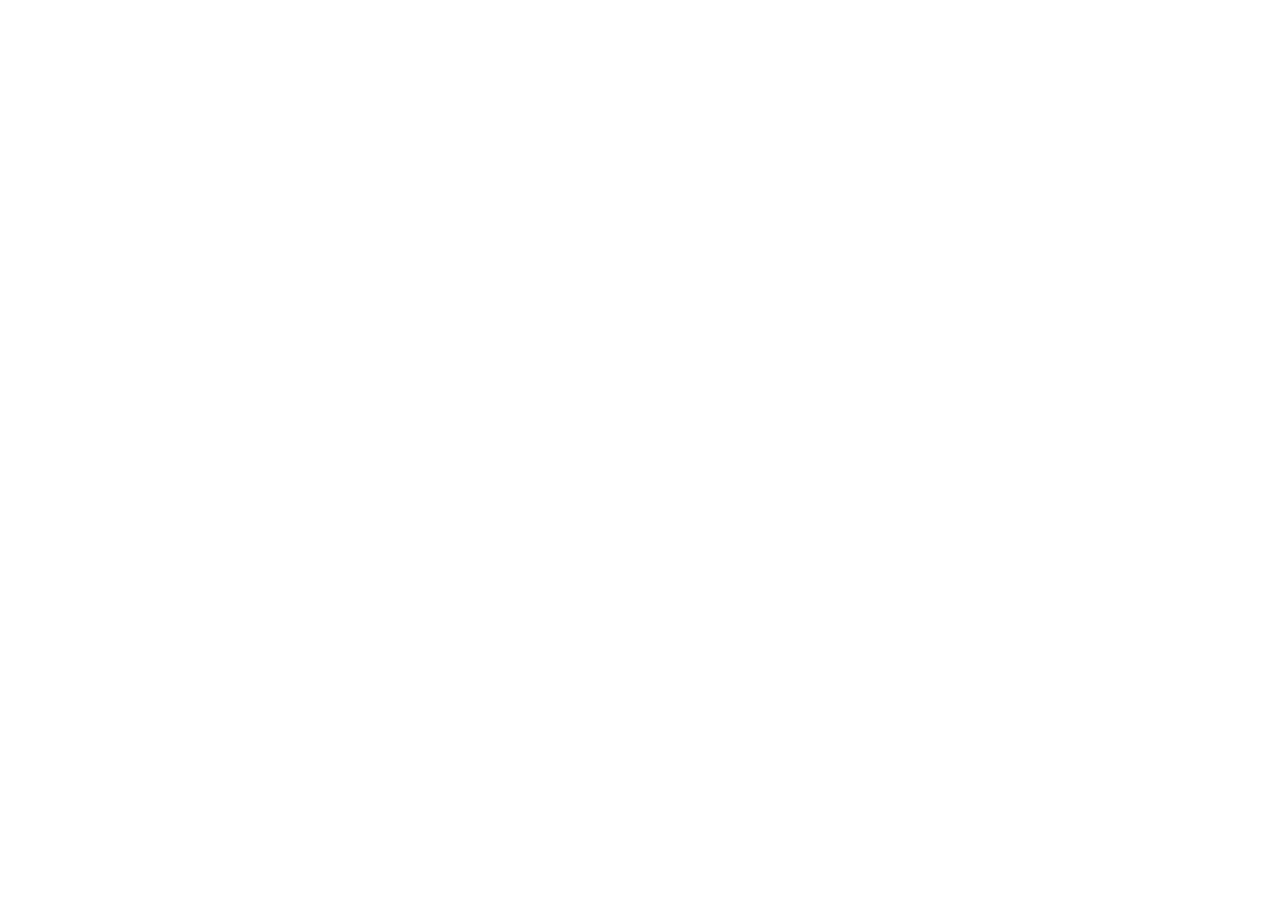
==== commit 7bed278d: "Add index.jsp to directly embedd the url in the action attribute, changed index.html to redirect to " ====
--- a/portfolio/src/main/webapp/index.html
+++ b/portfolio/src/main/webapp/index.html
@@ -1,128 +1,11 @@
+<!-- Temporary Solution -->
 <!DOCTYPE html>
 <html>
   <head>
-    <title>Eduardo Heredia - UTD Student</title>
-    <meta charset="utf-8">
+    <title>Please wait</title>
+    <meta http-equiv = "refresh" content = "0; url = index.jsp" />
     <link rel="shortcut icon" type="/image/jpg" href="/images/favicon/jettSmug.jpg"/>
-    <link rel="stylesheet" href="style.css">
-    <script src="script.js"></script>
   </head>
   <body>
-      <div id="intro">
-          <div class="aboutContent">
-                <div class="headStyle" >
-                    <h2>¡Hola! I'm Eduardo Heredia!</h2>
-                </div>
-                <div>
-                <p>
-                    I'm a student at The University of Texas at Dallas, studying for my Bachelor Degree
-                    in Software Engineering. I'm first generation of my family, along with my siblings, to attend a university, so
-                    I hope I will be part of multiple opportunities.
-                    <br><br>
-                    I'm interested in two fields, with the first being Game Development. Video games have been a part
-                    of my life since I first got into Mario 64 and World of Warcraft. Since then, I played multiple
-                    games from different genres, and I found a good variety of games that are made with care and remarkable creativity.
-                    I want to develop a game, starting small, and work my creativity to showcase to others. I think that's
-                    going to be fun!
-                    <br><br>
-                    The second field is Cyber Security. This field is one I can go forward in jobs because of the field itself is in high demand, and it's a very crucial field for the world of technology. Cyber Security is a career where I want to help others in protecting their information and securing vital data from individuals who seek to harm others. Personally, whenever I help someone, my day gets better.
-                    
-                </p>
-                </div>
-          </div>
-      </div>
-      <div id="education" class="educationBackground">
-          <div class="headStyle"><h2> Education </h2></div>
-          <div class="displayBox">
-              <div class="educationText">
-                  <h2>The University of Texas at Dallas</h2>
-                  <h4>Expected: May 2022</h4>
-                  <h3>Bachelor of Science in Software Engineering</h3>
-                  <h4>GPA: 3.49</h4>
-                  <ul>
-                      <li>
-                          Classes
-                          <ul>
-                              <li>Computer Science I&II</li>
-                              <li>Discrete I&II</li>
-                              <li>Computer Architecture</li>
-                              <!--<li>Data Structure & Algorithm</li>
-                              <li>C/C++ Programming in Unix Environment</li>-->
-                          </ul>
-                      </li>
-                  </ul>
-              </div>
-          </div>
-      </div>
-      <div id="skill" class="skillBackground">
-          <div class="headStyle"><h2> Skills </h2></div>
-          <ul>
-              <li>C/C++</li>
-              <li>Java</li>
-              <li>HTML/CSS</li>
-              <li>Java-Script</li>
-              <li>Assembly</li>
-              <li>MongoDB</li>
-              <li>ExpressJS</li>
-              <li>AngularJS</li>
-              <li>NodeJS</li>
-          </ul>
-          <div class="headStyle"><h2>Language</h2></div>
-          <ul>
-              <li>English</li>
-              <li>Spanish</li>
-          </ul>
-      </div>
-      <div id="project" class="projectBackground">
-          <div class="headStyle"><h2> Projects </h2></div>
-
-              <div class="displayBox">
-                  <div class="projectText">
-                      <h2>
-                          Unorthodox Mapping
-                      </h2>
-                      <p>
-                          Team-Based Project. Created a site that searches locations and users based on user's preferences.
-                      </p>
-                  </div>
-              </div>
-
-              <div class="displayBox">
-                  <div class="projectText">
-                      <h2>
-                          Closest-Hangr
-                      </h2>
-                      <p>
-                          Team-Based Project. Organize the team in assigning roles and tasks, and managed the github repository.
-                      </p>
-                      
-                  </div>
-              </div>
-      </div>
-      <footer>
-          <div class="socialLink">
-              <div class="contact">
-                    <h2>Leave a Message!</h2>
-                    <form method="POST" action="/data">
-                        <input type="email" id="emailInput" name="emailInput" placeholder="Your email" required>
-                        <textarea id="message" name="messageInput" placeholder="Your messages" required></textarea>
-                        <input type="submit" value="Submit">
-                  </form>
-              </div>
-              <ul>
-                  <li>
-                      <a name="github-link" href="https://github.com/Daljin">
-                            <img src="/images/githubLogo.png" alt="github" style="width: 6%; height: auto;">
-                      </a>
-                  </li>
-                  <li>
-                      <a name="linkedin-link" href="https://www.linkedin.com/in/eduardo-heredia/">
-                            <img src="/images/linkedinLogo.png" alt="linkedin" style="width: 7%; height: auto;">
-                      </a>
-                  </li>
-              </ul>
-          </div>
-      </footer>
   </body>
-    
-</html>
+</html>